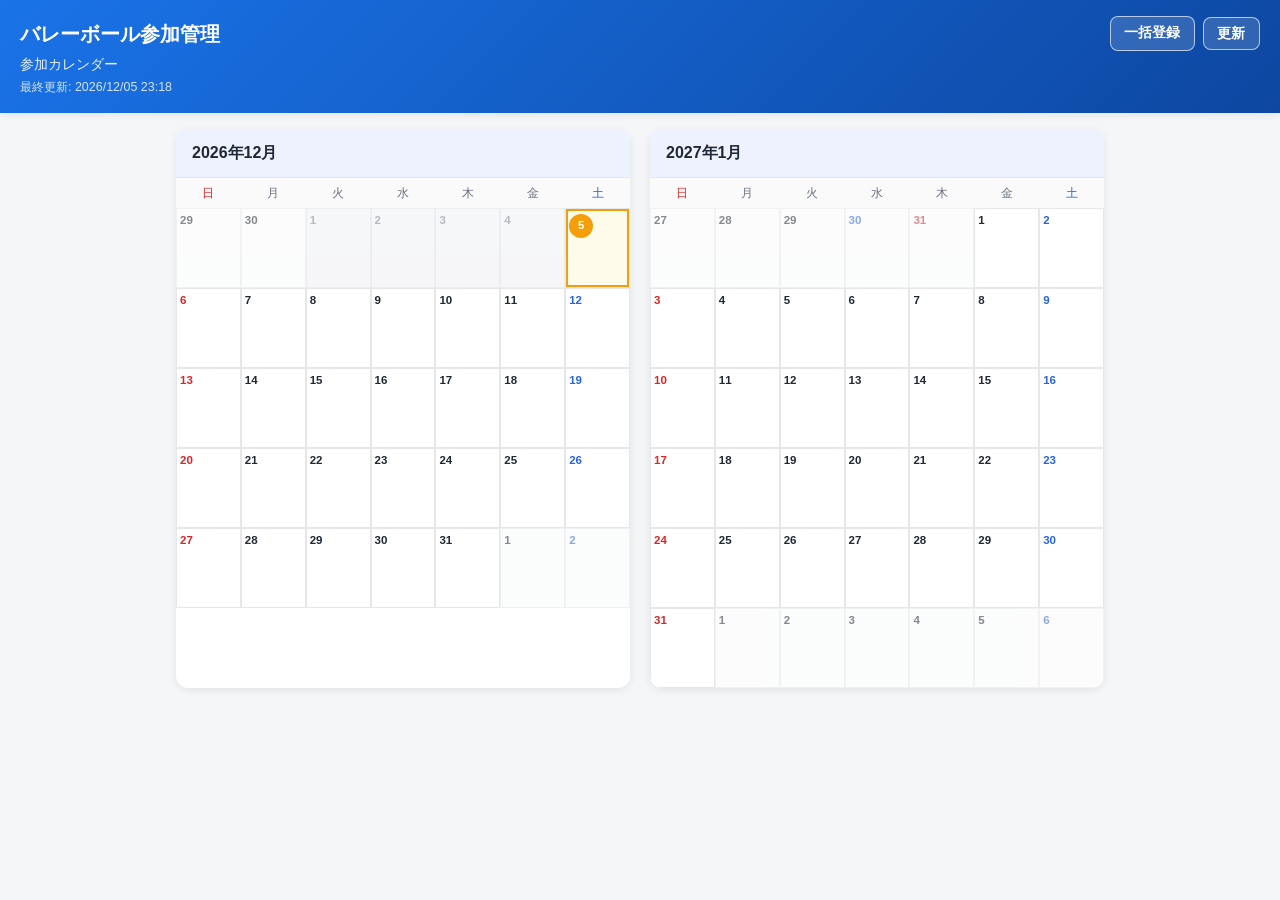
==== index.html @ a55b662a "fix: GitHub Pages ルートリダイレクトと Actions パスを volley_ws 構成に合わせる Co-authored-by: Cursor <cursoragent@curso" ====
<!DOCTYPE html>
<html lang="ja">
<head>
  <meta charset="UTF-8" />
  <meta http-equiv="refresh" content="0; url=volley_participants/" />
  <title>バレーボール参加管理</title>
  <script>location.replace('volley_participants/');</script>
</head>
<body>
  <p><a href="volley_participants/">バレーボール参加管理（閲覧）へ</a></p>
</body>
</html>
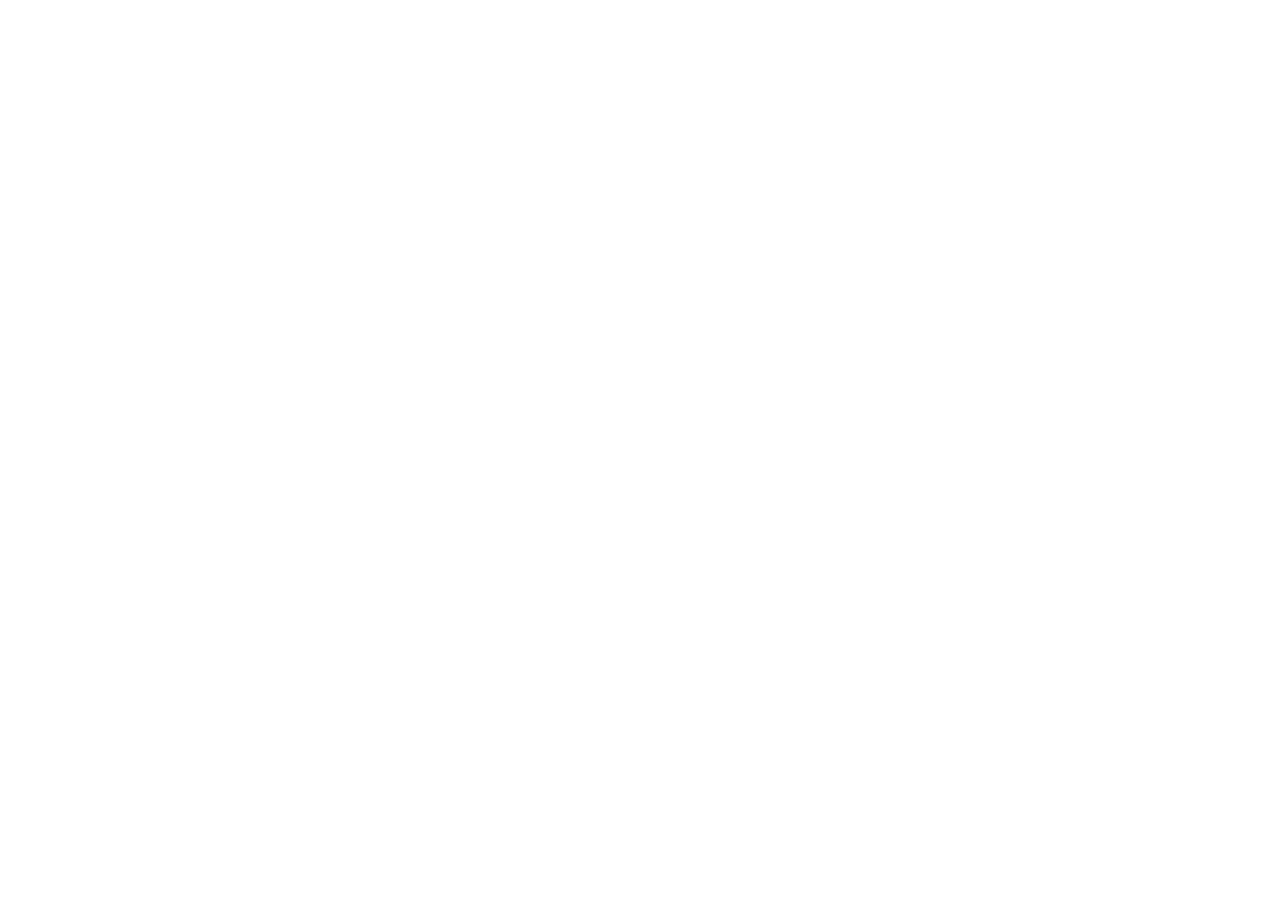
==== commit 5a4aa853: "feat: 参加カレンダーと一括登録を Vercel 統合アプリとして追加 EOF  Co-authored-by: Cursor <cursoragent@cursor.com>" ====
--- a/index.html
+++ b/index.html
@@ -2,11 +2,11 @@
 <html lang="ja">
 <head>
   <meta charset="UTF-8" />
-  <meta http-equiv="refresh" content="0; url=volley_participants/" />
+  <meta http-equiv="refresh" content="0; url=https://volley-participants.vercel.app/" />
   <title>バレーボール参加管理</title>
-  <script>location.replace('volley_participants/');</script>
+  <script>location.replace('https://volley-participants.vercel.app/');</script>
 </head>
 <body>
-  <p><a href="volley_participants/">バレーボール参加管理（閲覧）へ</a></p>
+  <p><a href="https://volley-participants.vercel.app/">バレーボール参加管理へ</a></p>
 </body>
 </html>
